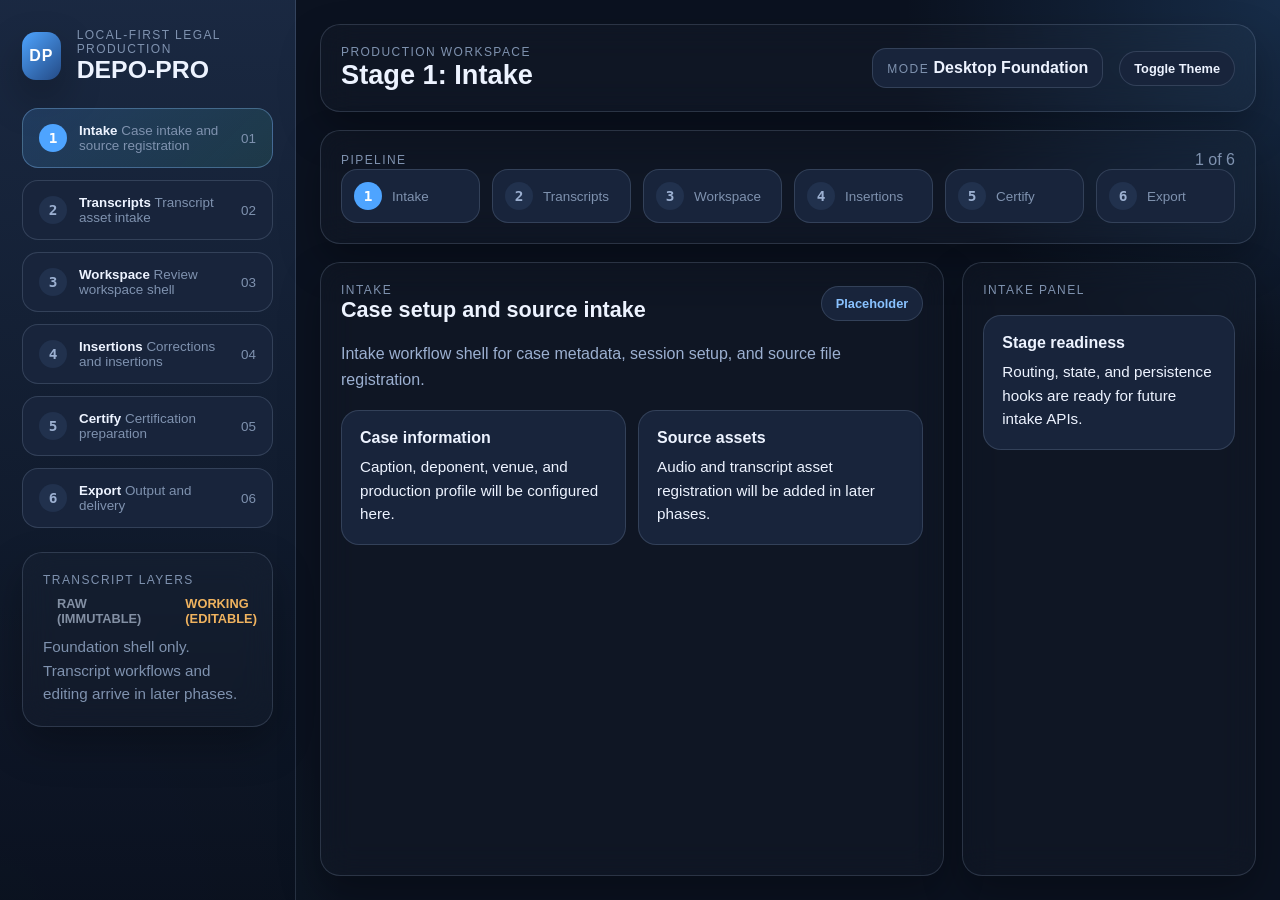
==== frontend/index.html @ 3c501ac5 "Phase 1 foundation architecture: FastAPI backend shell, HTML frontend shell, SQLite initialization, " ====
<!doctype html>
<html lang="en">
    <head>
        <meta charset="UTF-8" />
        <meta name="viewport" content="width=device-width, initial-scale=1.0" />
        <title>DEPO-PRO</title>
        <link rel="stylesheet" href="assets/css/theme.css" />
        <link rel="stylesheet" href="assets/css/layout.css" />
        <link rel="stylesheet" href="assets/css/workspace.css" />
        <link rel="stylesheet" href="assets/css/app.css" />
    </head>
    <body>
        <div class="app-shell">
            <aside class="nav-rail">
                <div class="brand-block">
                    <div class="brand-mark">DP</div>
                    <div>
                        <p class="eyebrow">Local-first Legal Production</p>
                        <h1>DEPO-PRO</h1>
                    </div>
                </div>
                <nav id="stageNav" class="stage-nav" aria-label="Pipeline stages"></nav>
                <section class="rail-panel">
                    <p class="panel-label">Transcript Layers</p>
                    <div class="badge-row">
                        <span class="layer-badge raw">RAW (IMMUTABLE)</span>
                        <span class="layer-badge working">WORKING (EDITABLE)</span>
                    </div>
                    <p class="muted-copy">
                        Foundation shell only. Transcript workflows and editing arrive in later
                        phases.
                    </p>
                </section>
            </aside>

            <div class="workspace-shell">
                <header class="workspace-header">
                    <div>
                        <p class="eyebrow">Production Workspace</p>
                        <h2 id="workspaceTitle">Stage 1: Intake</h2>
                    </div>
                    <div class="header-status">
                        <div class="status-card">
                            <span class="status-label">Mode</span>
                            <strong>Desktop Foundation</strong>
                        </div>
                        <button
                            id="themeToggle"
                            class="theme-toggle"
                            type="button"
                            aria-label="Toggle theme"
                        >
                            Toggle Theme
                        </button>
                    </div>
                </header>

                <section class="pipeline-shell">
                    <div class="pipeline-heading">
                        <span class="panel-label">Pipeline</span>
                        <span id="pipelineSummary" class="pipeline-summary">1 of 6</span>
                    </div>
                    <div id="pipelineIndicator" class="pipeline-indicator" aria-hidden="true"></div>
                </section>

                <main id="screenRoot" class="screen-root" aria-live="polite"></main>
            </div>
        </div>

        <script src="assets/js/state.js"></script>
        <script src="assets/js/api.js"></script>
        <script src="assets/js/ui.js"></script>
        <script src="assets/js/router.js"></script>
        <script src="assets/js/screens/stage_1.js"></script>
        <script src="assets/js/screens/stage_2.js"></script>
        <script src="assets/js/screens/stage_3.js"></script>
        <script src="assets/js/screens/stage_4.js"></script>
        <script src="assets/js/screens/stage_5.js"></script>
        <script src="assets/js/screens/stage_6.js"></script>
    </body>
</html>
---- frontend/assets/css/theme.css ----
:root {
    color-scheme: dark;
    --font-sans: 'Segoe UI', 'Aptos', sans-serif;
    --font-mono: 'Cascadia Mono', 'Consolas', monospace;
    --bg: #0b1220;
    --bg-elevated: #121c30;
    --bg-panel: #18243b;
    --bg-muted: #21314d;
    --text: #edf3ff;
    --text-muted: #9cb0d1;
    --text-soft: #7f92af;
    --line: rgba(170, 191, 225, 0.18);
    --accent: #4ea4ff;
    --accent-strong: #89c2ff;
    --success: #4dd0a7;
    --warning: #f0b35f;
    --raw: #8390a4;
    --shadow: 0 18px 40px rgba(0, 0, 0, 0.28);
    --gradient: linear-gradient(180deg, rgba(27, 41, 67, 0.96), rgba(10, 17, 31, 0.96));
}

body[data-theme='light'] {
    color-scheme: light;
    --bg: #edf2fa;
    --bg-elevated: #ffffff;
    --bg-panel: #f7faff;
    --bg-muted: #e8eef8;
    --text: #162133;
    --text-muted: #50627f;
    --text-soft: #71809a;
    --line: rgba(22, 33, 51, 0.12);
    --accent: #0a63c9;
    --accent-strong: #084f9d;
    --success: #0c8d66;
    --warning: #b06c11;
    --raw: #687589;
    --shadow: 0 18px 40px rgba(72, 95, 130, 0.14);
    --gradient: linear-gradient(180deg, rgba(255, 255, 255, 0.96), rgba(238, 244, 252, 0.96));
}
---- frontend/assets/css/layout.css ----
* {
    box-sizing: border-box;
}

html,
body {
    margin: 0;
    min-height: 100%;
}

body {
    background:
        radial-gradient(circle at top right, rgba(78, 164, 255, 0.18), transparent 24%),
        radial-gradient(circle at bottom left, rgba(77, 208, 167, 0.12), transparent 22%), var(--bg);
    color: var(--text);
    font-family: var(--font-sans);
}

.app-shell {
    min-height: 100vh;
    display: grid;
    grid-template-columns: 296px minmax(0, 1fr);
}

.nav-rail {
    padding: 28px 22px;
    background: var(--gradient);
    border-right: 1px solid var(--line);
    display: flex;
    flex-direction: column;
    gap: 24px;
}

.workspace-shell {
    min-width: 0;
    display: grid;
    grid-template-rows: auto auto minmax(0, 1fr);
    gap: 18px;
    padding: 24px;
}

.stage-layout {
    min-height: 100%;
    display: grid;
    grid-template-columns: minmax(0, 1.7fr) minmax(280px, 0.8fr);
    gap: 18px;
}

@media (max-width: 1100px) {
    .app-shell {
        grid-template-columns: 1fr;
    }

    .nav-rail {
        border-right: 0;
        border-bottom: 1px solid var(--line);
    }

    .stage-layout {
        grid-template-columns: 1fr;
    }
}
---- frontend/assets/css/workspace.css ----
.brand-block,
.workspace-header,
.panel-header,
.header-status,
.badge-row,
.pipeline-heading {
    display: flex;
    align-items: center;
    justify-content: space-between;
    gap: 16px;
}

.brand-mark {
    width: 48px;
    height: 48px;
    border-radius: 14px;
    display: grid;
    place-items: center;
    font-weight: 700;
    letter-spacing: 0.06em;
    background: linear-gradient(135deg, var(--accent), #244a85);
    color: white;
    box-shadow: var(--shadow);
}

.stage-nav,
.pipeline-indicator,
.placeholder-grid {
    display: grid;
    gap: 12px;
}

.workspace-header,
.pipeline-shell,
.content-panel,
.side-panel,
.rail-panel {
    background: rgba(255, 255, 255, 0.02);
    border: 1px solid var(--line);
    border-radius: 20px;
    box-shadow: var(--shadow);
    backdrop-filter: blur(16px);
}

.workspace-header,
.pipeline-shell,
.content-panel,
.side-panel,
.rail-panel {
    padding: 20px;
}

.header-status {
    justify-content: flex-end;
}

.status-card {
    padding: 10px 14px;
    background: var(--bg-panel);
    border-radius: 14px;
    border: 1px solid var(--line);
}

.stage-button,
.theme-toggle,
.chip {
    border: 1px solid var(--line);
    background: var(--bg-panel);
    color: var(--text);
}

.stage-button {
    display: grid;
    grid-template-columns: auto 1fr auto;
    align-items: center;
    gap: 12px;
    width: 100%;
    padding: 14px 16px;
    border-radius: 16px;
    cursor: pointer;
    text-align: left;
}

.stage-button.active {
    background: linear-gradient(135deg, rgba(78, 164, 255, 0.18), rgba(77, 208, 167, 0.12));
    border-color: rgba(137, 194, 255, 0.35);
}

.stage-number,
.pipeline-dot {
    width: 28px;
    height: 28px;
    border-radius: 999px;
    display: grid;
    place-items: center;
    font: 600 0.9rem/1 var(--font-mono);
    background: var(--bg-muted);
    color: var(--text-muted);
}

.stage-button.active .stage-number,
.pipeline-step.active .pipeline-dot {
    background: var(--accent);
    color: white;
}

.pipeline-indicator {
    grid-template-columns: repeat(6, minmax(0, 1fr));
}

.pipeline-step {
    padding: 12px;
    border-radius: 16px;
    border: 1px solid var(--line);
    background: var(--bg-panel);
    display: flex;
    align-items: center;
    gap: 10px;
}

.screen-root {
    min-height: 0;
}

.content-panel,
.side-panel {
    display: flex;
    flex-direction: column;
    gap: 18px;
}

.placeholder-grid {
    grid-template-columns: repeat(auto-fit, minmax(220px, 1fr));
}

.placeholder-card {
    padding: 18px;
    border-radius: 18px;
    background: var(--bg-panel);
    border: 1px solid var(--line);
}

.placeholder-card.compact {
    min-height: 0;
}

.transcript-panel {
    min-height: 260px;
}
---- frontend/assets/css/app.css ----
.eyebrow,
.panel-label,
.status-label,
.pipeline-summary,
.stage-meta,
.muted-copy {
    color: var(--text-soft);
}

.eyebrow,
.panel-label,
.status-label {
    text-transform: uppercase;
    letter-spacing: 0.12em;
    font-size: 0.75rem;
}

h1,
h2,
h3,
h4,
p {
    margin: 0;
}

h1 {
    font-size: 1.55rem;
}

h2 {
    font-size: 1.7rem;
}

h3 {
    font-size: 1.35rem;
}

h4 {
    font-size: 1rem;
    margin-bottom: 8px;
}

.lead {
    font-size: 1rem;
    line-height: 1.6;
    color: var(--text-muted);
}

.muted-copy,
.placeholder-card p {
    font-size: 0.95rem;
    line-height: 1.55;
}

.layer-badge,
.chip,
.theme-toggle {
    display: inline-flex;
    align-items: center;
    justify-content: center;
    gap: 8px;
    border-radius: 999px;
    padding: 9px 14px;
    font-size: 0.8rem;
    font-weight: 600;
}

.layer-badge.raw {
    color: var(--raw);
}

.layer-badge.working {
    color: var(--warning);
}

.chip {
    color: var(--accent-strong);
}

.theme-toggle {
    cursor: pointer;
}

.stage-copy {
    min-width: 0;
}

.stage-title {
    font-weight: 600;
}

.stage-meta {
    font-size: 0.84rem;
}
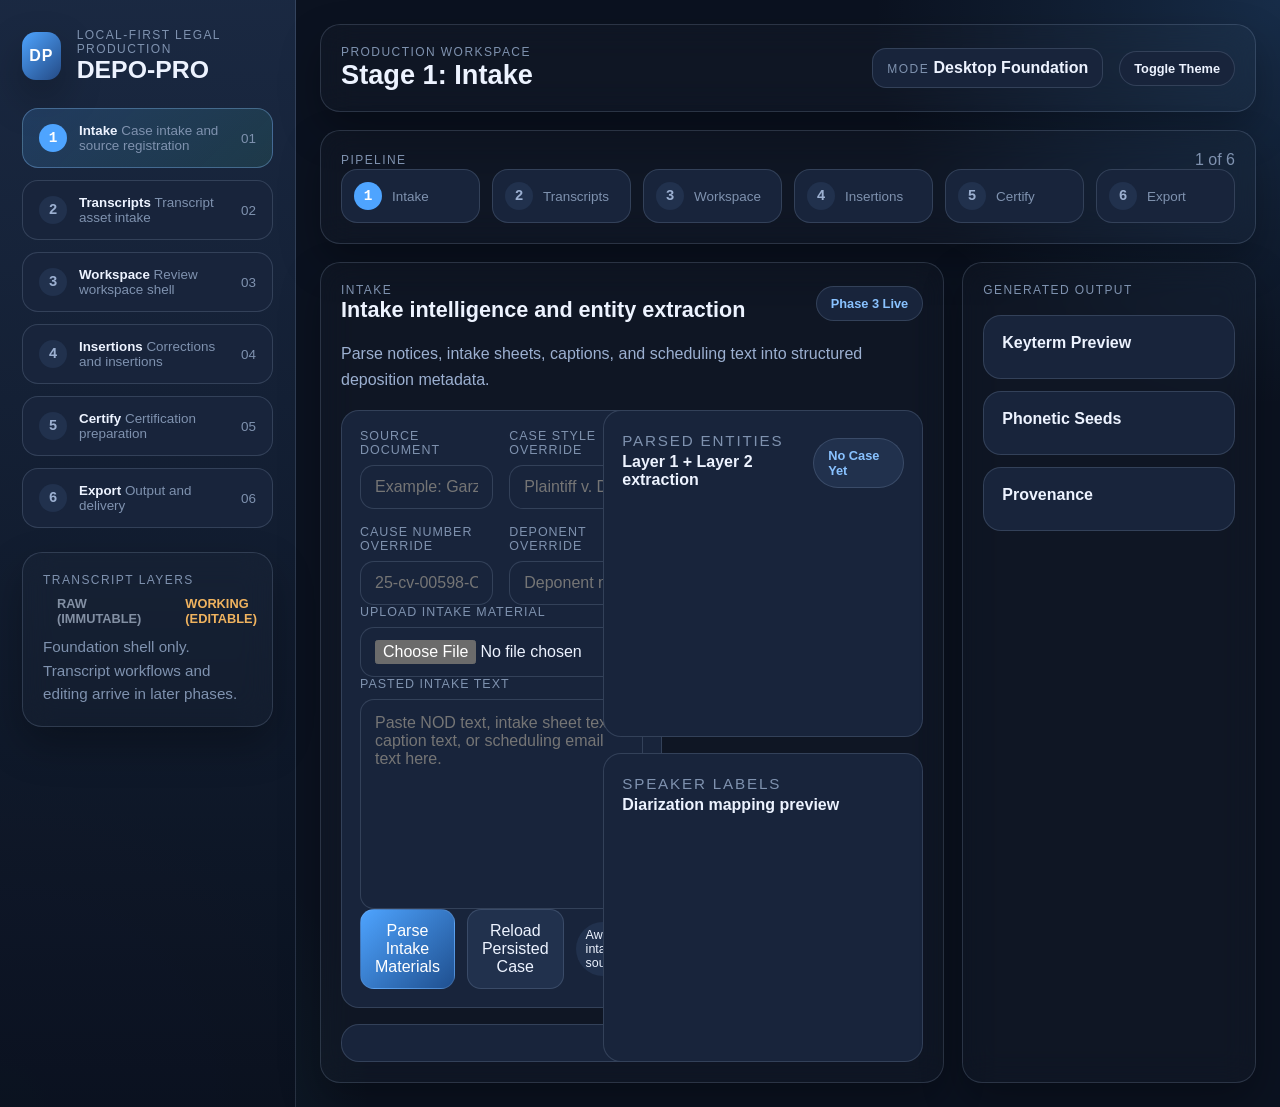
==== commit c923ad3e: "Phase 5 transcript workspace and playback synchronization: word-level audio sync, confidence highlig" ====
--- a/frontend/index.html
+++ b/frontend/index.html
@@ -71,6 +71,11 @@
         <script src="assets/js/api.js"></script>
         <script src="assets/js/ui.js"></script>
         <script src="assets/js/router.js"></script>
+        <script src="assets/js/transcript/confidence_highlighting.js"></script>
+        <script src="assets/js/transcript/speaker_visualization.js"></script>
+        <script src="assets/js/transcript/playback_sync.js"></script>
+        <script src="assets/js/transcript/transcript_navigation.js"></script>
+        <script src="assets/js/transcript/transcript_renderer.js"></script>
         <script src="assets/js/screens/stage_1.js"></script>
         <script src="assets/js/screens/stage_2.js"></script>
         <script src="assets/js/screens/stage_3.js"></script>
--- a/frontend/assets/css/workspace.css
+++ b/frontend/assets/css/workspace.css
@@ -147,3 +147,165 @@
 .transcript-panel {
     min-height: 260px;
 }
+
+.intake-shell,
+.intake-form-grid,
+.editable-grid,
+.result-grid,
+.intake-results-shell,
+.intake-form-shell,
+.transcript-upload-grid,
+.transcript-status-grid,
+.transcript-viewer,
+.workspace-control-grid,
+.workspace-transcript-root {
+    display: grid;
+    gap: 16px;
+}
+
+.intake-shell {
+    grid-template-columns: minmax(0, 1.45fr) minmax(320px, 1fr);
+}
+
+.intake-form-grid,
+.editable-grid {
+    grid-template-columns: repeat(2, minmax(0, 1fr));
+}
+
+.result-grid {
+    grid-template-columns: repeat(auto-fit, minmax(220px, 1fr));
+}
+
+.transcript-upload-grid,
+.transcript-status-grid {
+    grid-template-columns: repeat(2, minmax(0, 1fr));
+}
+
+.workspace-control-grid {
+    grid-template-columns: repeat(2, minmax(0, 1fr));
+}
+
+.intake-sidebar,
+.stack-list,
+.transcript-block-card,
+.transcript-shell,
+.workspace-review-shell,
+.workspace-player-shell {
+    display: flex;
+    flex-direction: column;
+    gap: 12px;
+}
+
+.action-row,
+.summary-row,
+.meta-stack,
+.stack-item {
+    display: flex;
+    gap: 12px;
+}
+
+.action-row,
+.summary-row {
+    align-items: center;
+    justify-content: space-between;
+}
+
+.meta-stack,
+.stack-item {
+    flex-direction: column;
+}
+
+.keyterm-cloud {
+    display: flex;
+    flex-wrap: wrap;
+    gap: 10px;
+}
+
+.transcript-viewer {
+    max-height: 680px;
+    overflow: auto;
+}
+
+.transcript-block-card {
+    padding: 18px;
+    border-radius: 18px;
+    border: 1px solid var(--line);
+    background: var(--bg-panel);
+}
+
+.workspace-transcript-block {
+    padding: 18px;
+    border-radius: 18px;
+    border: 1px solid var(--line);
+    background: var(--bg-panel);
+    transition:
+        border-color 120ms ease,
+        transform 120ms ease,
+        box-shadow 120ms ease;
+}
+
+.workspace-transcript-block.active-block {
+    border-color: rgba(137, 194, 255, 0.55);
+    box-shadow: 0 12px 28px rgba(0, 0, 0, 0.18);
+    transform: translateY(-1px);
+}
+
+.workspace-word-grid {
+    display: flex;
+    flex-wrap: wrap;
+    gap: 10px;
+}
+
+.word-cloud {
+    display: flex;
+    flex-wrap: wrap;
+    gap: 10px;
+}
+
+.workspace-transcript-root {
+    max-height: 720px;
+    overflow: auto;
+}
+
+.review-candidate-row {
+    width: 100%;
+    text-align: left;
+    border: 1px solid var(--line);
+    border-radius: 14px;
+    padding: 12px 14px;
+    background: var(--bg-panel);
+    color: var(--text);
+    cursor: pointer;
+}
+
+.speaker-attorney {
+    border-left: 4px solid var(--accent);
+}
+
+.speaker-witness {
+    border-left: 4px solid var(--success);
+}
+
+.speaker-reporter {
+    border-left: 4px solid var(--warning);
+}
+
+.speaker-interpreter {
+    border-left: 4px solid #e58fff;
+}
+
+.media-preview {
+    width: 100%;
+    max-height: 220px;
+}
+
+@media (max-width: 1100px) {
+    .intake-shell,
+    .intake-form-grid,
+    .editable-grid,
+    .transcript-upload-grid,
+    .transcript-status-grid,
+    .workspace-control-grid {
+        grid-template-columns: 1fr;
+    }
+}
--- a/frontend/assets/css/app.css
+++ b/frontend/assets/css/app.css
@@ -92,3 +92,184 @@
 .stage-meta {
     font-size: 0.84rem;
 }
+
+.field-group {
+    display: flex;
+    flex-direction: column;
+    gap: 8px;
+}
+
+.field-label {
+    font-size: 0.78rem;
+    letter-spacing: 0.08em;
+    text-transform: uppercase;
+    color: var(--text-soft);
+}
+
+.text-input,
+.text-area,
+.file-input,
+.primary-button,
+.secondary-button {
+    width: 100%;
+    border-radius: 14px;
+    border: 1px solid var(--line);
+    background: var(--bg-panel);
+    color: var(--text);
+    font: inherit;
+}
+
+.text-input,
+.file-input,
+.primary-button,
+.secondary-button {
+    padding: 12px 14px;
+}
+
+.text-area {
+    padding: 14px;
+    resize: vertical;
+    min-height: 180px;
+}
+
+.primary-button,
+.secondary-button {
+    width: auto;
+    cursor: pointer;
+}
+
+.primary-button {
+    background: linear-gradient(135deg, var(--accent), #1f4f8f);
+    color: #fff;
+}
+
+.secondary-button,
+.chip.neutral,
+.status-pill,
+.confidence-badge,
+.source-badge,
+.keyterm-pill {
+    background: var(--bg-muted);
+}
+
+.status-pill,
+.confidence-badge,
+.source-badge,
+.keyterm-pill {
+    display: inline-flex;
+    align-items: center;
+    justify-content: center;
+    border-radius: 999px;
+    padding: 6px 10px;
+    font-size: 0.78rem;
+}
+
+.status-pill[data-state='success'] {
+    color: var(--success);
+}
+
+.status-pill[data-state='error'] {
+    color: #ff8d87;
+}
+
+.status-pill[data-state='working'] {
+    color: var(--warning);
+}
+
+.status-pill[data-state='idle'] {
+    color: var(--text-muted);
+}
+
+.result-card {
+    padding: 16px;
+    border-radius: 18px;
+    border: 1px solid var(--line);
+    background: var(--bg-panel);
+}
+
+.summary-row {
+    padding: 12px 0;
+    border-bottom: 1px solid var(--line);
+}
+
+.summary-row:last-child {
+    border-bottom: 0;
+}
+
+.summary-metric {
+    min-height: 120px;
+}
+
+.confidence-chip,
+.word-pill {
+    display: inline-flex;
+    align-items: center;
+    justify-content: center;
+    gap: 8px;
+    border-radius: 999px;
+    padding: 6px 10px;
+    font-size: 0.78rem;
+    border: 1px solid var(--line);
+}
+
+.confidence-chip.high,
+.word-pill.high {
+    background: rgba(77, 208, 167, 0.12);
+    color: var(--success);
+}
+
+.confidence-chip.medium,
+.word-pill.medium {
+    background: rgba(236, 181, 68, 0.16);
+    color: var(--warning);
+}
+
+.confidence-chip.low,
+.word-pill.low {
+    background: rgba(255, 107, 107, 0.16);
+    color: #ff8d87;
+}
+
+.transcript-word {
+    border: 1px solid var(--line);
+    border-radius: 999px;
+    padding: 6px 10px;
+    background: var(--bg-muted);
+    color: var(--text);
+    cursor: pointer;
+    font: inherit;
+    transition:
+        background-color 120ms ease,
+        border-color 120ms ease,
+        transform 120ms ease;
+}
+
+.transcript-word:hover {
+    transform: translateY(-1px);
+    border-color: rgba(137, 194, 255, 0.35);
+}
+
+.transcript-word.confidence-high {
+    background: rgba(77, 208, 167, 0.08);
+}
+
+.transcript-word.confidence-medium {
+    background: rgba(240, 179, 95, 0.14);
+}
+
+.transcript-word.confidence-low {
+    background: rgba(255, 107, 107, 0.16);
+    border-color: rgba(255, 141, 135, 0.34);
+}
+
+.transcript-word.review-candidate::after {
+    content: '!';
+    margin-left: 6px;
+    color: #ff8d87;
+    font-weight: 700;
+}
+
+.transcript-word.active {
+    border-color: rgba(137, 194, 255, 0.8);
+    box-shadow: 0 0 0 2px rgba(78, 164, 255, 0.18);
+}
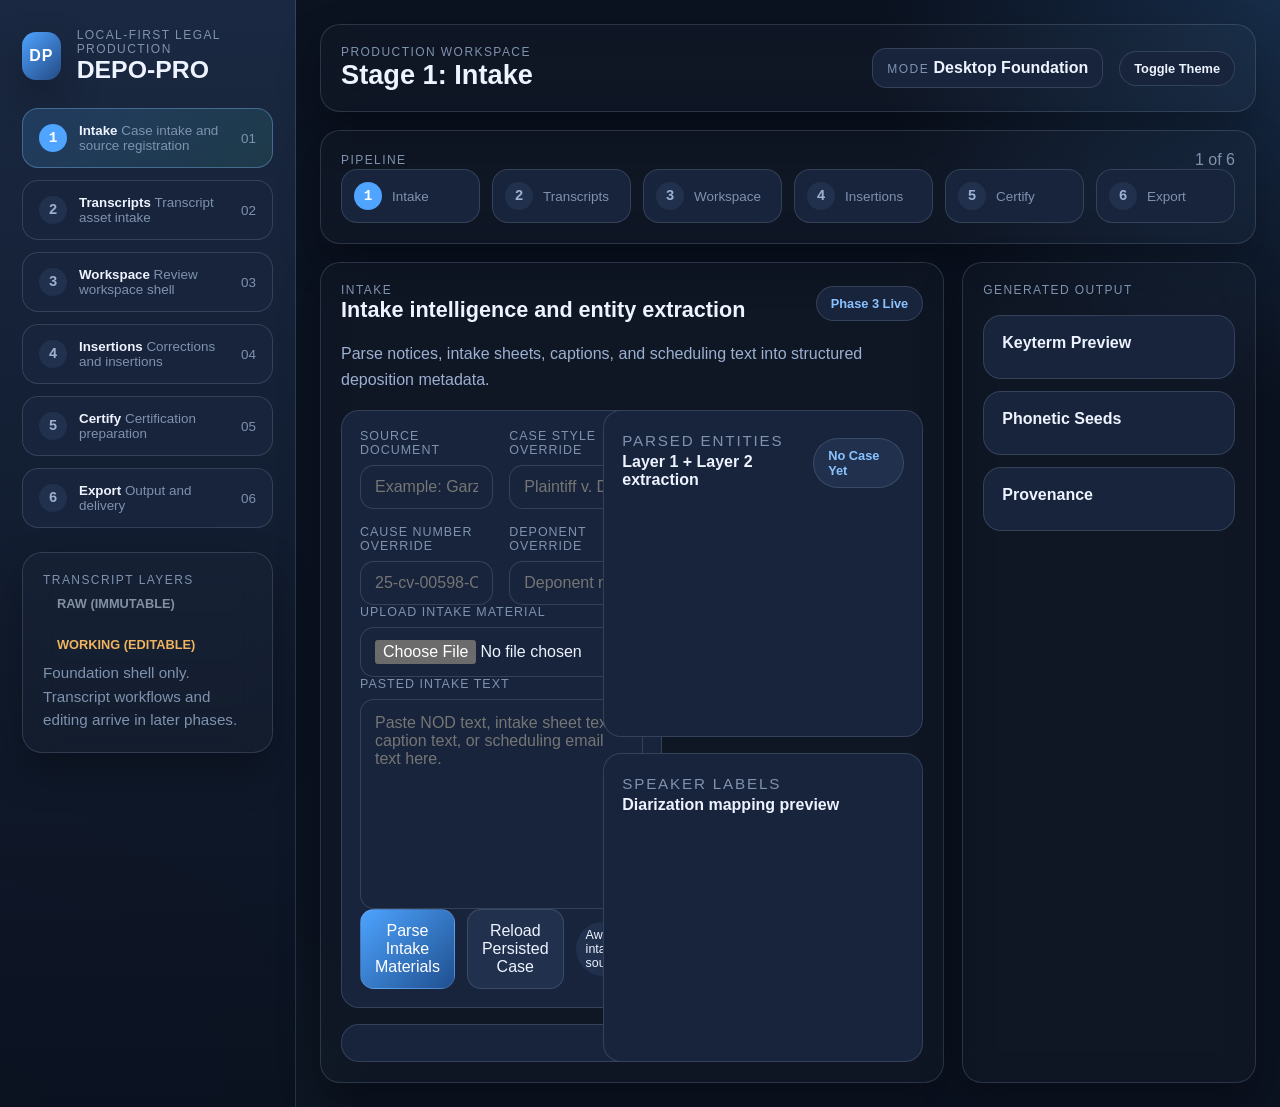
==== commit 6b838606: "Phase 6 deterministic review system: low-confidence review queue, audit tracking, speaker correction" ====
--- a/frontend/index.html
+++ b/frontend/index.html
@@ -76,6 +76,11 @@
         <script src="assets/js/transcript/playback_sync.js"></script>
         <script src="assets/js/transcript/transcript_navigation.js"></script>
         <script src="assets/js/transcript/transcript_renderer.js"></script>
+        <script src="assets/js/review/issue_flags.js"></script>
+        <script src="assets/js/review/review_queue.js"></script>
+        <script src="assets/js/review/confidence_panel.js"></script>
+        <script src="assets/js/review/speaker_review.js"></script>
+        <script src="assets/js/review/audit_history.js"></script>
         <script src="assets/js/screens/stage_1.js"></script>
         <script src="assets/js/screens/stage_2.js"></script>
         <script src="assets/js/screens/stage_3.js"></script>
--- a/frontend/assets/css/workspace.css
+++ b/frontend/assets/css/workspace.css
@@ -278,6 +278,35 @@
     cursor: pointer;
 }
 
+.review-queue-item {
+    width: 100%;
+    text-align: left;
+    border: 1px solid var(--line);
+    border-radius: 16px;
+    padding: 14px;
+    background: var(--bg-panel);
+    color: var(--text);
+    cursor: pointer;
+}
+
+.issue-flag {
+    display: inline-flex;
+    align-items: center;
+    justify-content: center;
+    border-radius: 999px;
+    padding: 6px 10px;
+    font-size: 0.76rem;
+    background: var(--bg-muted);
+    border: 1px solid var(--line);
+}
+
+.audit-row {
+    display: grid;
+    gap: 4px;
+    padding: 10px 0;
+    border-bottom: 1px solid var(--line);
+}
+
 .speaker-attorney {
     border-left: 4px solid var(--accent);
 }
--- a/frontend/assets/css/app.css
+++ b/frontend/assets/css/app.css
@@ -273,3 +273,9 @@
     border-color: rgba(137, 194, 255, 0.8);
     box-shadow: 0 0 0 2px rgba(78, 164, 255, 0.18);
 }
+
+.badge-row {
+    display: flex;
+    flex-wrap: wrap;
+    gap: 8px;
+}
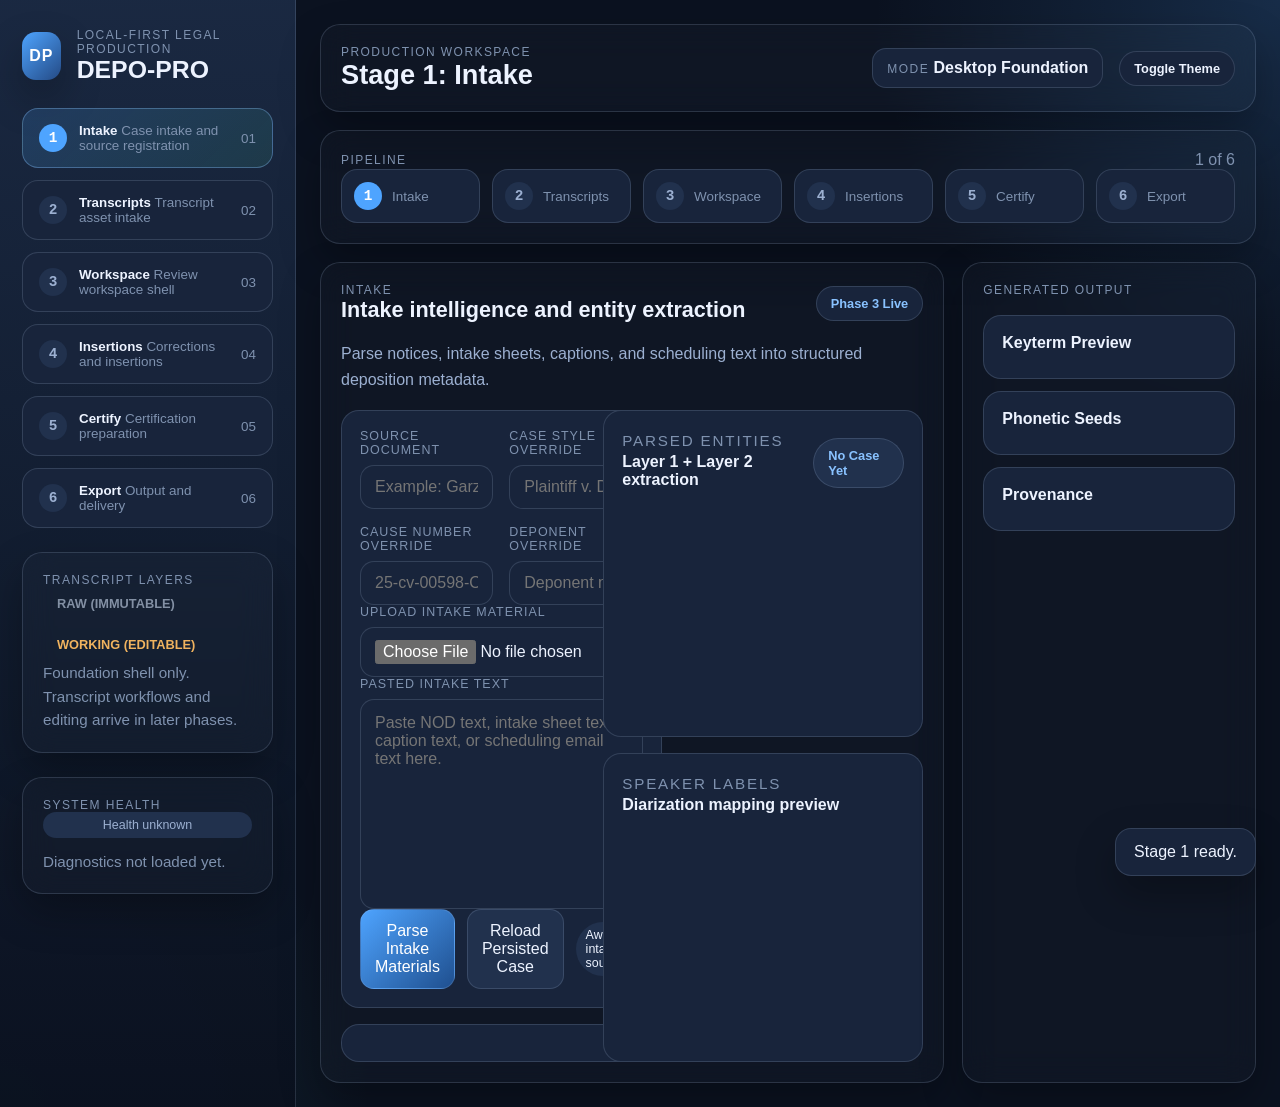
==== commit 77140d8c: "Phase 10 production stabilization and final integration: diagnostics, transcript integrity validatio" ====
--- a/frontend/index.html
+++ b/frontend/index.html
@@ -30,6 +30,17 @@
                         Foundation shell only. Transcript workflows and editing arrive in later
                         phases.
                     </p>
+                </section>
+                <section class="rail-panel">
+                    <p class="panel-label">System Health</p>
+                    <div class="stack-list">
+                        <span id="systemHealthBadge" class="status-pill" data-state="idle">
+                            Health unknown
+                        </span>
+                        <p id="systemHealthSummary" class="muted-copy">
+                            Diagnostics not loaded yet.
+                        </p>
+                    </div>
                 </section>
             </aside>
 
@@ -66,6 +77,7 @@
                 <main id="screenRoot" class="screen-root" aria-live="polite"></main>
             </div>
         </div>
+        <div id="notificationToast" class="notification-toast" data-state="idle" hidden></div>
 
         <script src="assets/js/state.js"></script>
         <script src="assets/js/api.js"></script>
@@ -76,11 +88,24 @@
         <script src="assets/js/transcript/playback_sync.js"></script>
         <script src="assets/js/transcript/transcript_navigation.js"></script>
         <script src="assets/js/transcript/transcript_renderer.js"></script>
+        <script src="assets/js/realtime/websocket_client.js"></script>
+        <script src="assets/js/realtime/live_buffer.js"></script>
+        <script src="assets/js/realtime/live_renderer.js"></script>
+        <script src="assets/js/realtime/live_speakers.js"></script>
+        <script src="assets/js/realtime/live_readback.js"></script>
+        <script src="assets/js/realtime/live_diagnostics.js"></script>
         <script src="assets/js/review/issue_flags.js"></script>
         <script src="assets/js/review/review_queue.js"></script>
         <script src="assets/js/review/confidence_panel.js"></script>
         <script src="assets/js/review/speaker_review.js"></script>
         <script src="assets/js/review/audit_history.js"></script>
+        <script src="assets/js/legal_review/exhibit_panel.js"></script>
+        <script src="assets/js/legal_review/objections.js"></script>
+        <script src="assets/js/legal_review/annotations.js"></script>
+        <script src="assets/js/legal_review/interpreted_view.js"></script>
+        <script src="assets/js/legal_review/legal_navigation.js"></script>
+        <script src="assets/js/legal_review/review_dashboard.js"></script>
+        <script src="assets/js/legal_review/issue_management.js"></script>
         <script src="assets/js/screens/stage_1.js"></script>
         <script src="assets/js/screens/stage_2.js"></script>
         <script src="assets/js/screens/stage_3.js"></script>
--- a/frontend/assets/css/workspace.css
+++ b/frontend/assets/css/workspace.css
@@ -226,6 +226,17 @@
     overflow: auto;
 }
 
+.export-files-root,
+.export-history-root {
+    display: grid;
+    gap: 12px;
+}
+
+.live-realtime-shell {
+    display: grid;
+    gap: 16px;
+}
+
 .transcript-block-card {
     padding: 18px;
     border-radius: 18px;
@@ -305,6 +316,10 @@
     gap: 4px;
     padding: 10px 0;
     border-bottom: 1px solid var(--line);
+}
+
+.side-panel[data-collapsed='true'] {
+    display: none;
 }
 
 .speaker-attorney {
--- a/frontend/assets/css/app.css
+++ b/frontend/assets/css/app.css
@@ -178,6 +178,19 @@
 
 .status-pill[data-state='idle'] {
     color: var(--text-muted);
+}
+
+.notification-toast {
+    position: fixed;
+    right: 24px;
+    bottom: 24px;
+    max-width: min(420px, calc(100vw - 32px));
+    z-index: 40;
+    padding: 14px 18px;
+    border-radius: 16px;
+    border: 1px solid var(--line);
+    background: var(--bg-panel);
+    box-shadow: var(--shadow);
 }
 
 .result-card {
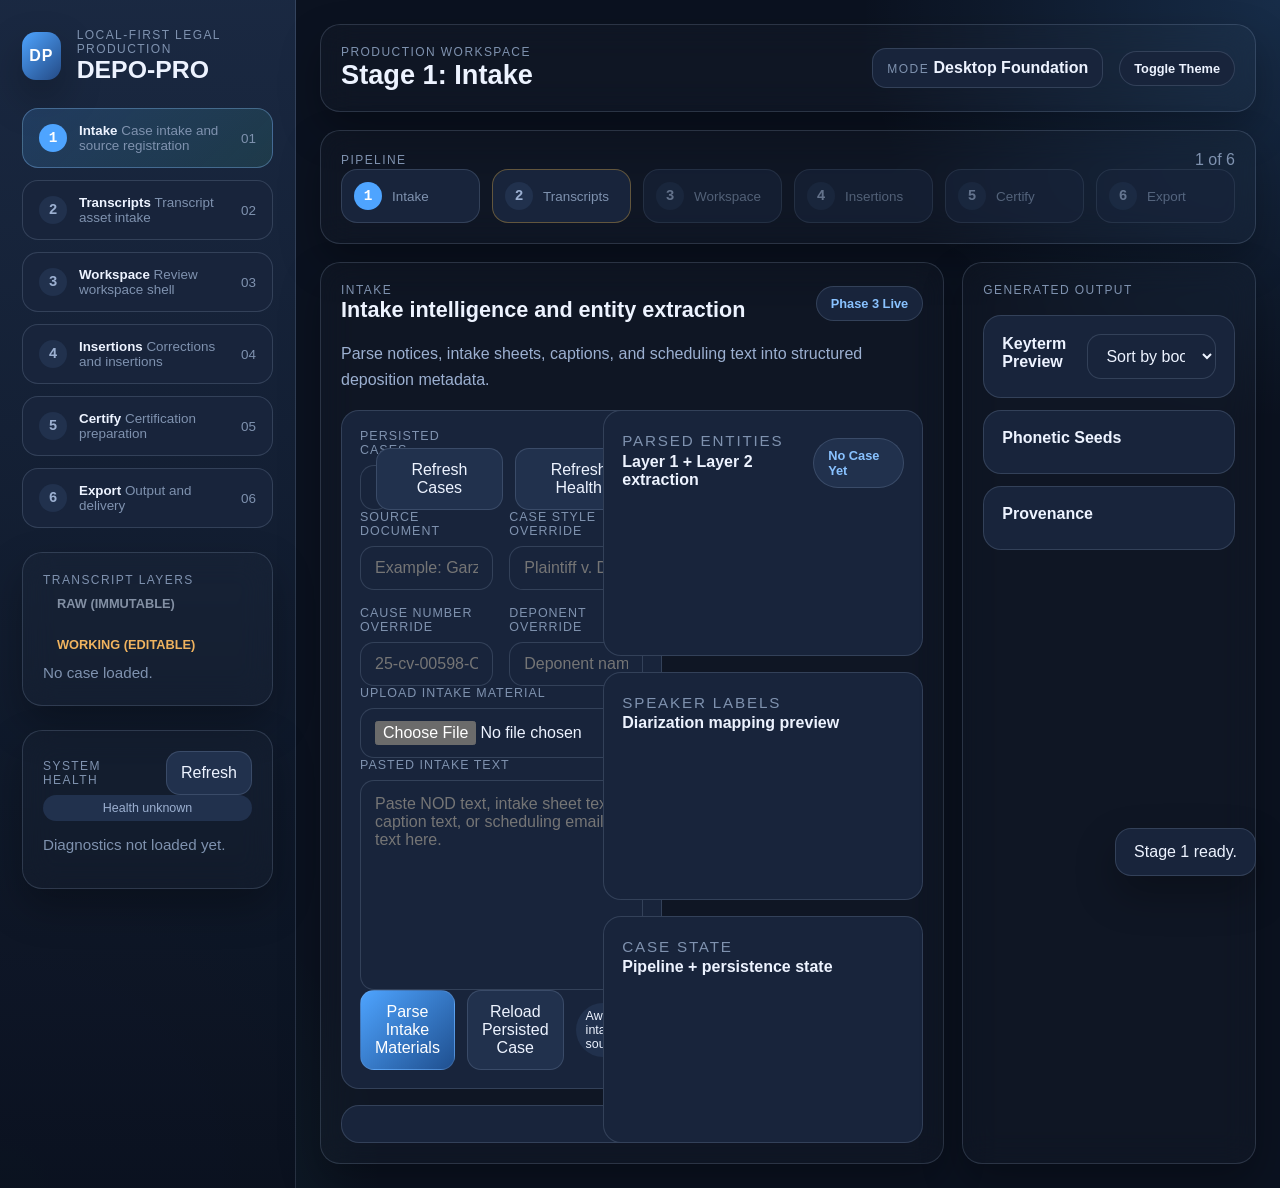
==== commit f647f04e: "Phase A UI wiring and operational integration: connect intake workspace, diagnostics, speaker labels" ====
--- a/frontend/index.html
+++ b/frontend/index.html
@@ -26,13 +26,16 @@
                         <span class="layer-badge raw">RAW (IMMUTABLE)</span>
                         <span class="layer-badge working">WORKING (EDITABLE)</span>
                     </div>
-                    <p class="muted-copy">
-                        Foundation shell only. Transcript workflows and editing arrive in later
-                        phases.
-                    </p>
+                    <p id="transcriptLayerSummary" class="muted-copy">No case loaded.</p>
+                    <div id="transcriptLayerGrid" class="stack-list"></div>
                 </section>
                 <section class="rail-panel">
-                    <p class="panel-label">System Health</p>
+                    <div class="panel-header">
+                        <p class="panel-label">System Health</p>
+                        <button id="systemHealthRefresh" class="secondary-button" type="button">
+                            Refresh
+                        </button>
+                    </div>
                     <div class="stack-list">
                         <span id="systemHealthBadge" class="status-pill" data-state="idle">
                             Health unknown
@@ -40,6 +43,7 @@
                         <p id="systemHealthSummary" class="muted-copy">
                             Diagnostics not loaded yet.
                         </p>
+                        <div id="systemHealthDetails" class="stack-list"></div>
                     </div>
                 </section>
             </aside>
--- a/frontend/assets/css/workspace.css
+++ b/frontend/assets/css/workspace.css
@@ -116,6 +116,18 @@
     display: flex;
     align-items: center;
     gap: 10px;
+}
+
+.pipeline-step.completed {
+    border-color: rgba(77, 208, 167, 0.35);
+}
+
+.pipeline-step.available {
+    border-color: rgba(236, 181, 68, 0.35);
+}
+
+.pipeline-step.blocked {
+    opacity: 0.6;
 }
 
 .screen-root {
@@ -349,7 +361,8 @@
     .editable-grid,
     .transcript-upload-grid,
     .transcript-status-grid,
-    .workspace-control-grid {
+    .workspace-control-grid,
+    .intake-toolbar {
         grid-template-columns: 1fr;
     }
 }
--- a/frontend/assets/css/app.css
+++ b/frontend/assets/css/app.css
@@ -292,3 +292,10 @@
     flex-wrap: wrap;
     gap: 8px;
 }
+
+.intake-toolbar {
+    display: grid;
+    grid-template-columns: minmax(0, 1fr) auto;
+    gap: 16px;
+    align-items: end;
+}
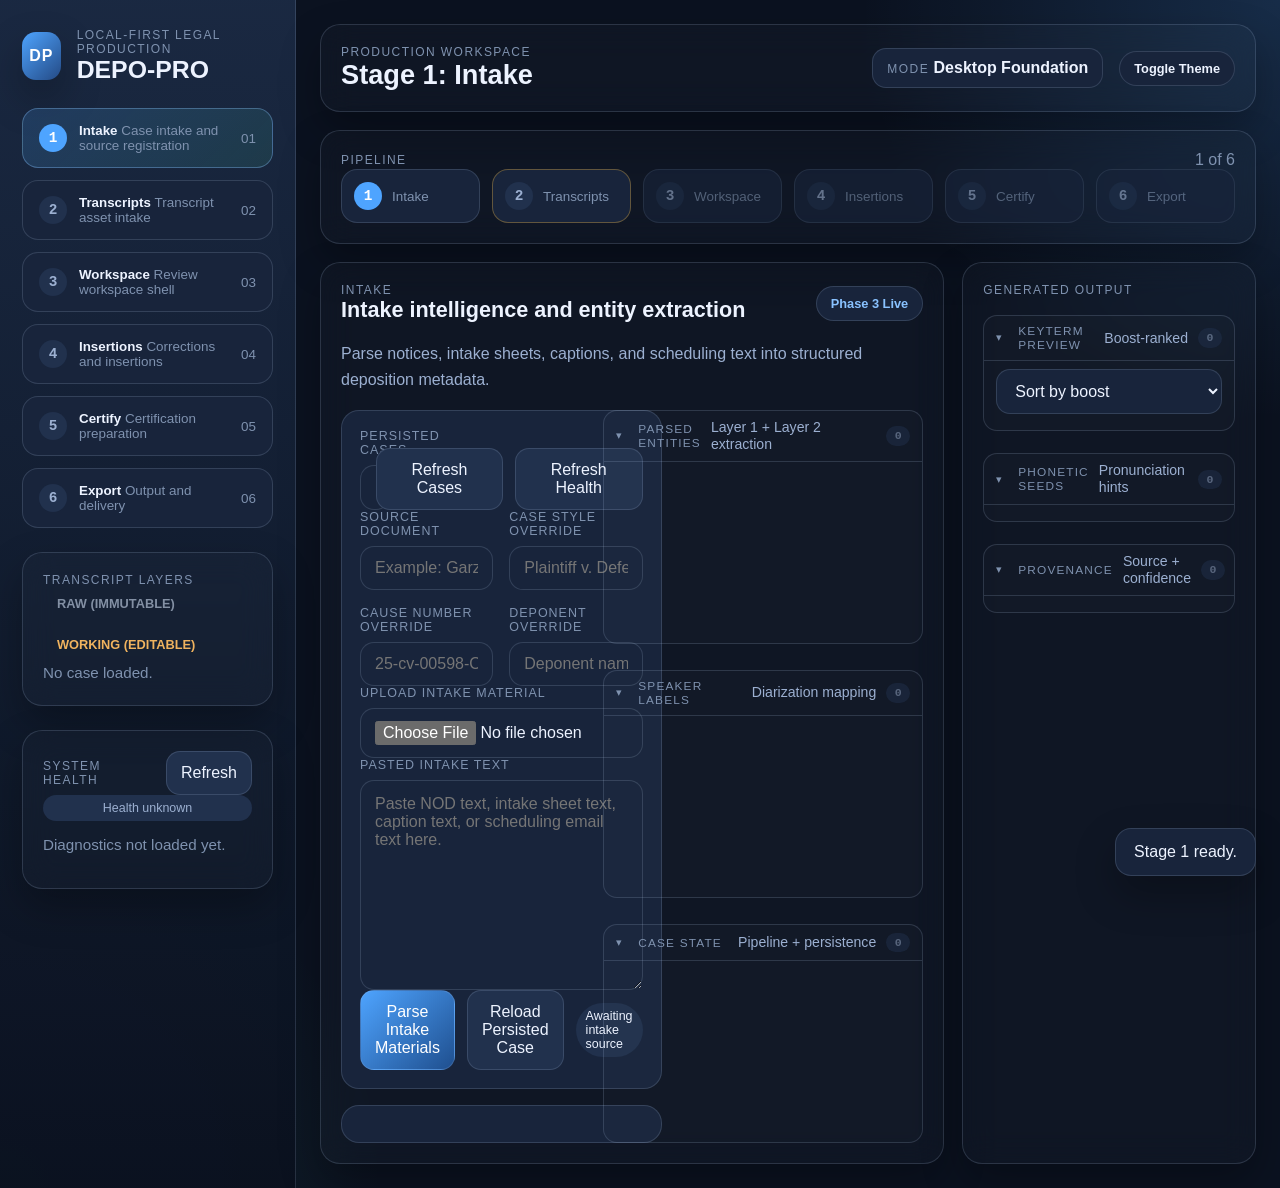
==== commit 70ca837e: "UI refinement and operational integration: collapsible dynamic panels, compact speaker chips, minimi" ====
--- a/frontend/index.html
+++ b/frontend/index.html
@@ -85,6 +85,7 @@
 
         <script src="assets/js/state.js"></script>
         <script src="assets/js/api.js"></script>
+        <script src="assets/js/ui_panels.js"></script>
         <script src="assets/js/ui.js"></script>
         <script src="assets/js/router.js"></script>
         <script src="assets/js/transcript/confidence_highlighting.js"></script>
--- a/frontend/assets/css/workspace.css
+++ b/frontend/assets/css/workspace.css
@@ -366,3 +366,187 @@
         grid-template-columns: 1fr;
     }
 }
+
+.collapsible-panel {
+    border: 1px solid var(--line);
+    border-radius: 14px;
+    background: var(--bg-panel);
+    overflow: hidden;
+    transition: box-shadow 160ms ease;
+}
+
+.collapsible-panel + .collapsible-panel {
+    margin-top: 10px;
+}
+
+.collapsible-panel.empty {
+    background: rgba(255, 255, 255, 0.015);
+}
+
+.panel-toggle {
+    display: grid;
+    grid-template-columns: auto 1fr auto auto;
+    align-items: center;
+    gap: 10px;
+    width: 100%;
+    padding: 8px 12px;
+    background: transparent;
+    border: 0;
+    color: var(--text);
+    font: inherit;
+    text-align: left;
+    cursor: pointer;
+    line-height: 1.2;
+}
+
+.panel-toggle:hover {
+    background: rgba(255, 255, 255, 0.025);
+}
+
+.panel-chevron {
+    display: inline-block;
+    width: 12px;
+    font-size: 0.7rem;
+    color: var(--text-soft);
+    transition: transform 160ms ease;
+}
+
+.collapsible-panel[data-collapsed='true'] .panel-chevron {
+    transform: rotate(-90deg);
+}
+
+.panel-toggle .panel-label {
+    margin: 0;
+    font-size: 0.74rem;
+    letter-spacing: 0.1em;
+    text-transform: uppercase;
+}
+
+.panel-toggle .panel-title {
+    font-size: 0.88rem;
+    color: var(--text-muted);
+    font-weight: 500;
+}
+
+.panel-count {
+    font: 600 0.72rem/1 var(--font-mono);
+    padding: 4px 8px;
+    border-radius: 999px;
+    background: var(--bg-muted);
+    color: var(--text-muted);
+    min-width: 24px;
+    text-align: center;
+}
+
+.panel-count[data-state='zero'] {
+    opacity: 0.5;
+}
+
+.collapsible-panel[data-collapsed='true'] .panel-content {
+    display: none;
+}
+
+.panel-content {
+    padding: 10px 12px 12px;
+    border-top: 1px solid var(--line);
+}
+
+.scrollable-panel-body {
+    max-height: 280px;
+    overflow-y: auto;
+    overflow-x: hidden;
+}
+
+.scrollable-panel-body.tall {
+    max-height: 360px;
+}
+
+.collapsible-panel.empty .panel-content {
+    padding: 8px 12px;
+}
+
+.empty-state-minimized {
+    font-size: 0.78rem;
+    color: var(--text-soft);
+    margin: 0;
+    padding: 0;
+}
+
+.compact-chip-row {
+    display: flex;
+    flex-wrap: wrap;
+    gap: 6px;
+}
+
+.compact-chip {
+    display: inline-flex;
+    align-items: center;
+    gap: 6px;
+    padding: 4px 10px;
+    border-radius: 999px;
+    background: var(--bg-muted);
+    border: 1px solid var(--line);
+    font-size: 0.76rem;
+    line-height: 1.2;
+    color: var(--text);
+    white-space: nowrap;
+}
+
+.compact-chip[data-role='attorney'] {
+    border-color: rgba(78, 164, 255, 0.35);
+}
+
+.compact-chip[data-role='witness'] {
+    border-color: rgba(77, 208, 167, 0.35);
+}
+
+.compact-chip[data-role='reporter'] {
+    border-color: rgba(236, 181, 68, 0.35);
+}
+
+.compact-chip[data-role='interpreter'] {
+    border-color: rgba(229, 143, 255, 0.35);
+}
+
+.compact-row {
+    display: grid;
+    grid-template-columns: auto 1fr auto;
+    align-items: center;
+    gap: 8px;
+    padding: 6px 0;
+    border-bottom: 1px solid var(--line);
+    font-size: 0.82rem;
+}
+
+.compact-row:last-child {
+    border-bottom: 0;
+}
+
+.compact-row .compact-label {
+    font-size: 0.66rem;
+    letter-spacing: 0.08em;
+    text-transform: uppercase;
+    padding: 3px 7px;
+    border-radius: 999px;
+    background: var(--bg-muted);
+    color: var(--text-soft);
+}
+
+.compact-row .compact-value {
+    min-width: 0;
+    overflow: hidden;
+    text-overflow: ellipsis;
+    white-space: nowrap;
+}
+
+.compact-row .compact-meta {
+    font-size: 0.72rem;
+    color: var(--text-soft);
+    font-variant-numeric: tabular-nums;
+}
+
+.compact-stack {
+    display: flex;
+    flex-direction: column;
+    gap: 2px;
+}
